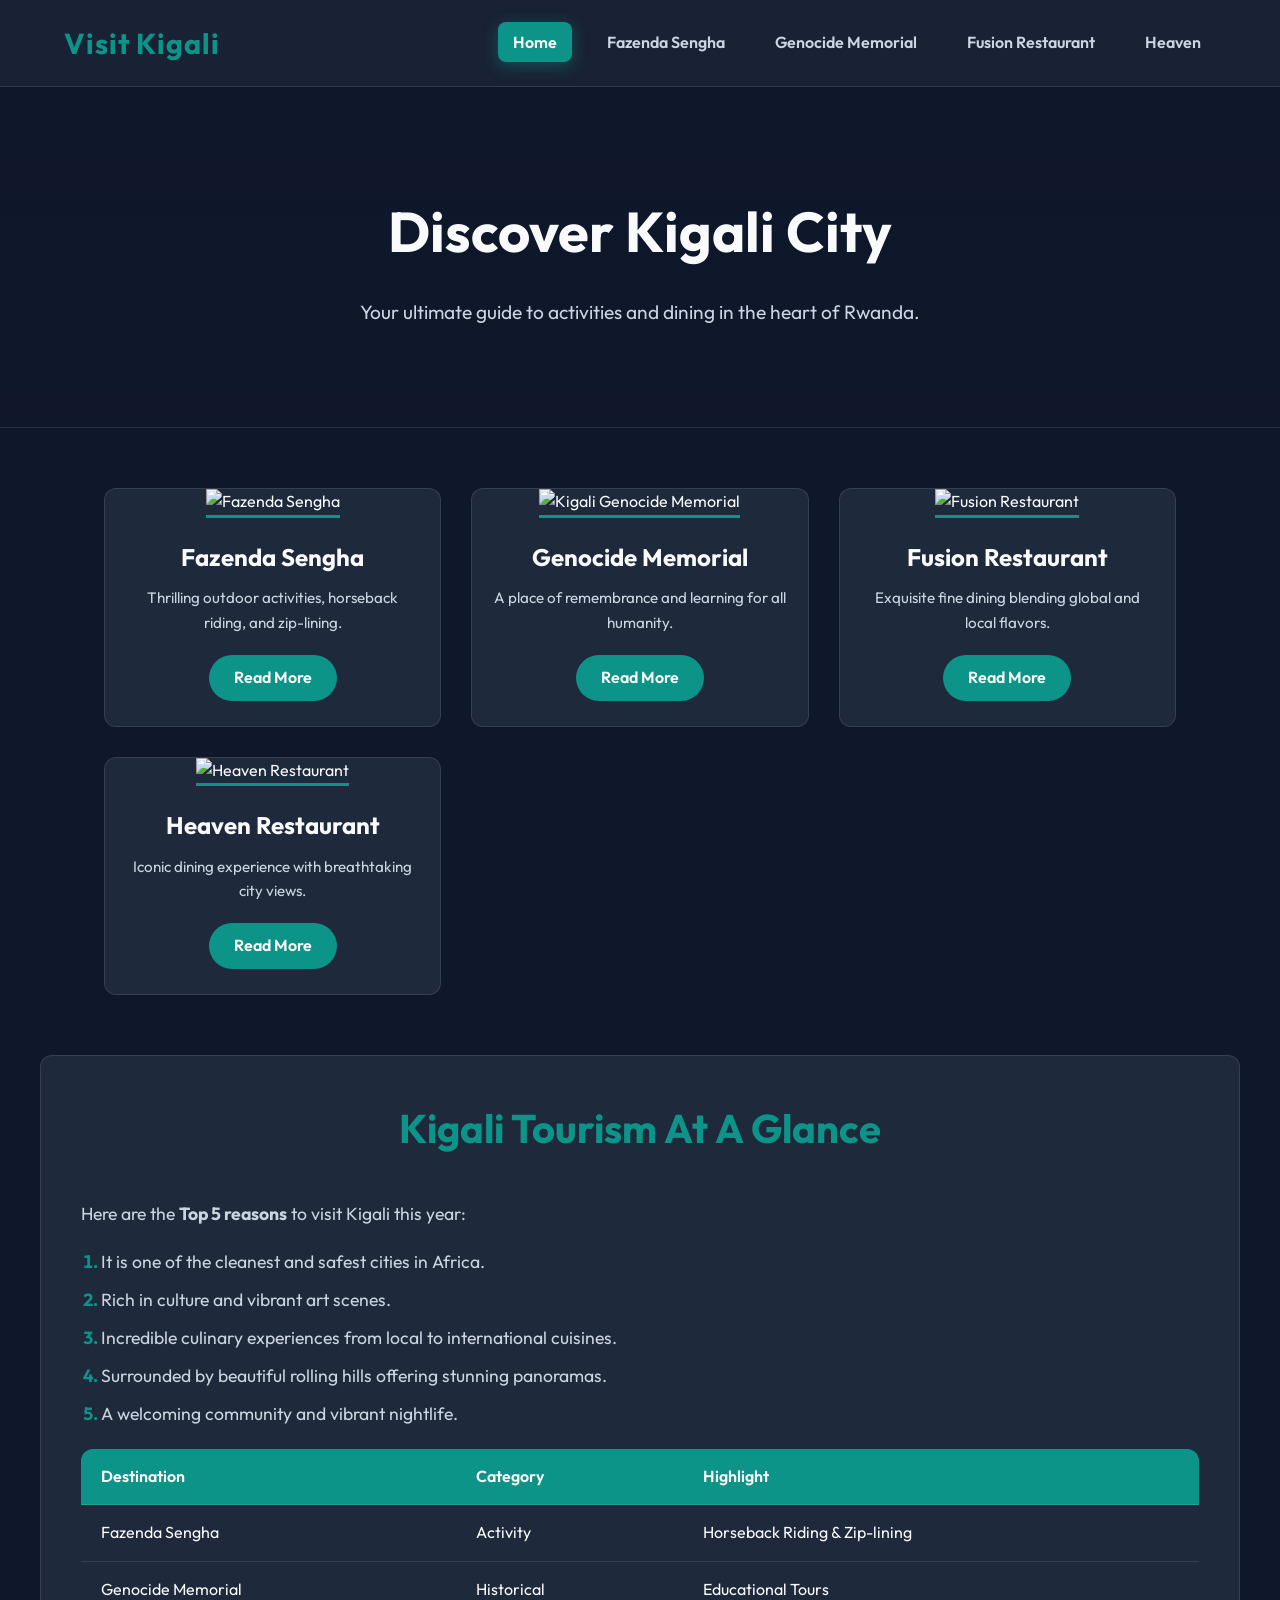
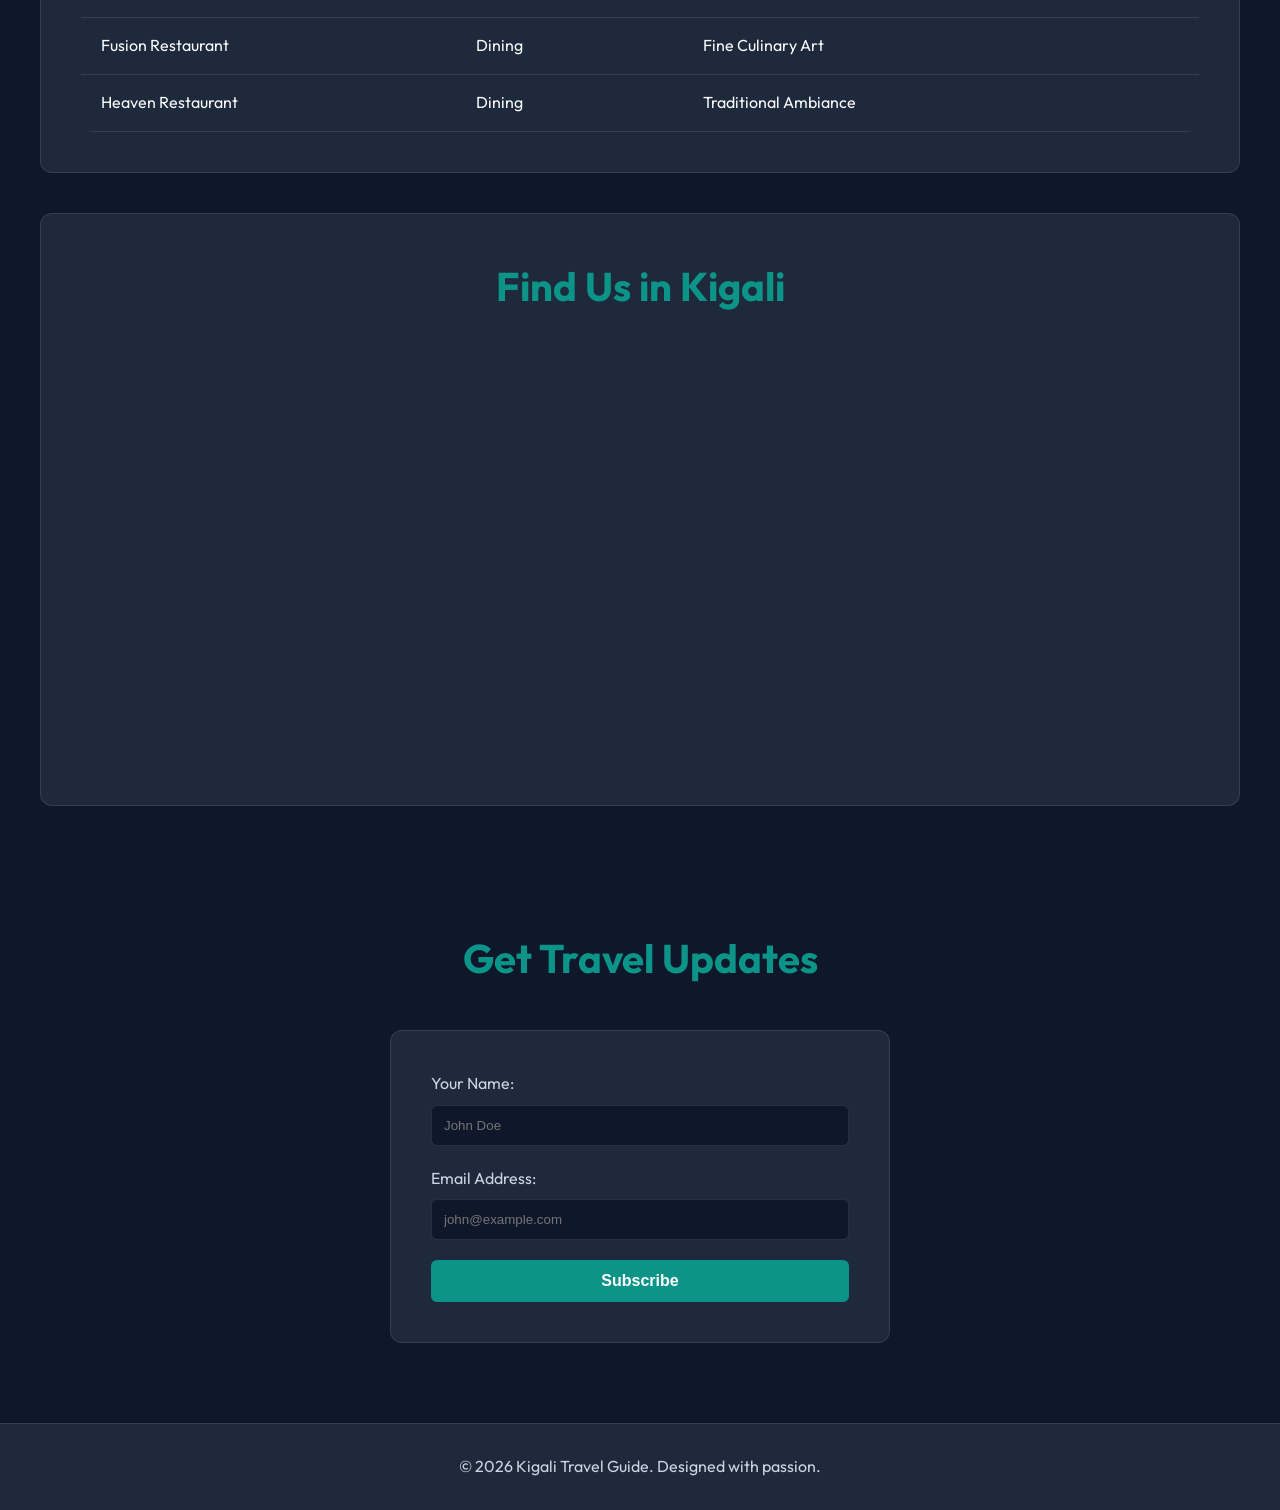
==== index.html @ 941cc53b "Initial commit - Added all pages and home layout" ====
<!doctype html>
<html lang="en">
  <head>
    <meta charset="UTF-8" />
    <meta name="viewport" content="width=device-width, initial-scale=1.0" />
    <title>Explore Kigali - Home</title>
    <meta name="description" content="Discover the best places to visit and eat in Kigali, Rwanda." />
    <link rel="stylesheet" href="css/home.css" />
  </head>
  <body>
    <!-- Navigation -->
    <nav class="navbar">
      <div class="logo">Visit Kigali</div>
      <ul class="nav-links">
        <li><a href="index.html" class="active">Home</a></li>
        <li><a href="fazenda.html">Fazenda Sengha</a></li>
        <li><a href="memorial.html">Genocide Memorial</a></li>
        <li><a href="fusion.html">Fusion Restaurant</a></li>
        <li><a href="heaven.html">Heaven</a></li>
      </ul>
    </nav>

    <!-- Hero Section -->
    <header class="hero">
      <h1>Discover Kigali City</h1>
      <p>Your ultimate guide to activities and dining in the heart of Rwanda.</p>
    </header>

    <!-- Grid Layout for Dynamic Presentation -->
    <main class="places-grid container">
      <!-- Image 1 -->
      <div class="card">
        <img src="https://images.unsplash.com/photo-1620216659750-fb68393e1a6c?auto=format&fit=crop&w=600&q=80" alt="Fazenda Sengha" />
        <h3>Fazenda Sengha</h3>
        <p>Thrilling outdoor activities, horseback riding, and zip-lining.</p>
        <a href="fazenda.html" class="btn">Read More</a>
      </div>
      <!-- Image 2 -->
      <div class="card">
        <img src="https://images.unsplash.com/photo-1547471080-7fc2caa62646?auto=format&fit=crop&w=600&q=80" alt="Kigali Genocide Memorial" />
        <h3>Genocide Memorial</h3>
        <p>A place of remembrance and learning for all humanity.</p>
        <a href="memorial.html" class="btn">Read More</a>
      </div>
      <!-- Image 3 -->
      <div class="card">
        <img src="https://images.unsplash.com/photo-1555396273-367ea4eb4db5?auto=format&fit=crop&w=600&q=80" alt="Fusion Restaurant" />
        <h3>Fusion Restaurant</h3>
        <p>Exquisite fine dining blending global and local flavors.</p>
        <a href="fusion.html" class="btn">Read More</a>
      </div>
      <!-- Image 4 -->
      <div class="card">
        <img src="https://images.unsplash.com/photo-1517248135467-4c7edcad34c4?auto=format&fit=crop&w=600&q=80" alt="Heaven Restaurant" />
        <h3>Heaven Restaurant</h3>
        <p>Iconic dining experience with breathtaking city views.</p>
        <a href="heaven.html" class="btn">Read More</a>
      </div>
    </main>

    <!-- Data Section -->
    <section class="container content-area">
      <h2 class="section-title">Kigali Tourism At A Glance</h2>
      
      <p>Here are the <strong>Top 5 reasons</strong> to visit Kigali this year:</p>
      
      <!-- One Ordered List -->
      <ol class="styled-list ordered">
        <li>It is one of the cleanest and safest cities in Africa.</li>
        <li>Rich in culture and vibrant art scenes.</li>
        <li>Incredible culinary experiences from local to international cuisines.</li>
        <li>Surrounded by beautiful rolling hills offering stunning panoramas.</li>
        <li>A welcoming community and vibrant nightlife.</li>
      </ol>

      <!-- One Table -->
      <table>
        <thead>
          <tr>
            <th>Destination</th>
            <th>Category</th>
            <th>Highlight</th>
          </tr>
        </thead>
        <tbody>
          <tr>
            <td>Fazenda Sengha</td>
            <td>Activity</td>
            <td>Horseback Riding & Zip-lining</td>
          </tr>
          <tr>
            <td>Genocide Memorial</td>
            <td>Historical</td>
            <td>Educational Tours</td>
          </tr>
          <tr>
            <td>Fusion Restaurant</td>
            <td>Dining</td>
            <td>Fine Culinary Art</td>
          </tr>
          <tr>
            <td>Heaven Restaurant</td>
            <td>Dining</td>
            <td>Traditional Ambiance</td>
          </tr>
        </tbody>
      </table>
    </section>

    <!-- Embedded Element (Map) -->
    <section class="container content-area">
      <h2 class="section-title">Find Us in Kigali</h2>
      <div class="map-container">
        <!-- One embedded Iframe (Google Map of Kigali) -->
        <iframe 
          src="https://www.google.com/maps/embed?pb=!1m18!1m12!1m3!1d127641.19639536129!2d30.016938950000005!3d-1.9548810999999998!2m3!1f0!2f0!3f0!3m2!1i1024!2i768!4f13.1!3m3!1m2!1s0x19dca4258ed8e797%3A0xf32b36a5411d0bb8!2sKigali%2C%20Rwanda!5e0!3m2!1sen!2sus!4v1700000000000!5m2!1sen!2sus" 
          width="100%" 
          height="400" 
          style="border:0;" 
          allowfullscreen="" 
          loading="lazy" 
          referrerpolicy="no-referrer-when-downgrade">
        </iframe>
      </div>
    </section>

    <!-- Form Integration -->
    <section class="form-section">
      <h2 class="section-title">Get Travel Updates</h2>
      <form action="#" method="get">
        <label for="name">Your Name:</label>
        <input type="text" id="name" required placeholder="John Doe" />

        <label for="email">Email Address:</label>
        <input type="email" id="email" required placeholder="john@example.com" />

        <button type="submit">Subscribe</button>
      </form>
    </section>

    <footer>
      <p>&copy; 2026 Kigali Travel Guide. Designed with passion.</p>
    </footer>
  </body>
</html>
---- css/home.css ----
@import url('https://fonts.googleapis.com/css2?family=Outfit:wght@300;400;600;700&display=swap');

:root {
  --primary-color: #0d9488; /* Teal */
  --primary-hover: #0f766e;
  --bg-color: #0f172a; /* Deep Slate */
  --card-bg: #1e293b;
  --text-main: #f8fafc;
  --text-muted: #cbd5e1;
  --glass-bg: rgba(30, 41, 59, 0.7);
  --border-color: rgba(255, 255, 255, 0.1);
  --transition-speed: 0.3s;
}

* {
  margin: 0;
  padding: 0;
  box-sizing: border-box;
}

body {
  font-family: 'Outfit', sans-serif;
  background-color: var(--bg-color);
  color: var(--text-main);
  line-height: 1.6;
}

/* Navigation */
.navbar {
  display: flex;
  justify-content: space-between;
  align-items: center;
  background-color: var(--glass-bg);
  backdrop-filter: blur(10px);
  -webkit-backdrop-filter: blur(10px);
  padding: 20px 5%;
  position: sticky;
  top: 0;
  z-index: 1000;
  border-bottom: 1px solid var(--border-color);
}

.logo {
  font-size: 1.8rem;
  font-weight: 700;
  color: var(--primary-color);
  letter-spacing: 1px;
}

.nav-links {
  display: flex;
  list-style: none;
}

.nav-links li {
  margin-left: 20px;
}

.nav-links a {
  color: var(--text-muted);
  text-decoration: none;
  padding: 10px 15px;
  border-radius: 8px;
  transition: all var(--transition-speed) ease;
  font-weight: 600;
}

.nav-links a:hover,
.nav-links a.active {
  background-color: var(--primary-color);
  color: #fff;
  box-shadow: 0 4px 15px rgba(13, 148, 136, 0.4);
}

/* Hero Section */
.hero {
  text-align: center;
  padding: 100px 5%;
  background: linear-gradient(rgba(15, 23, 42, 0.8), rgba(15, 23, 42, 0.9)),
              url('https://images.unsplash.com/photo-1580974582391-a6649c82a85f?auto=format&fit=crop&w=1920&q=80') center/cover;
  border-bottom: 1px solid var(--border-color);
}

.hero h1 {
  font-size: 3.5rem;
  margin-bottom: 20px;
  animation: fadeInDown 1s ease;
}

.hero p {
  font-size: 1.2rem;
  color: var(--text-muted);
  max-width: 600px;
  margin: 0 auto;
  animation: fadeInUp 1s ease;
}

/* Common Section Styles */
section {
  padding: 80px 5%;
}

.section-title {
  text-align: center;
  font-size: 2.5rem;
  margin-bottom: 40px;
  color: var(--primary-color);
}

/* Layout for Main Container */
.container {
  max-width: 1200px;
  margin: 0 auto;
}

/* Grid Layout for Places */
.places-grid {
  display: grid;
  grid-template-columns: repeat(auto-fit, minmax(280px, 1fr));
  gap: 30px;
  padding: 60px 5%;
}

.card {
  background-color: var(--card-bg);
  border: 1px solid var(--border-color);
  border-radius: 12px;
  overflow: hidden;
  text-align: center;
  padding-bottom: 25px;
  transition: transform var(--transition-speed) ease, box-shadow var(--transition-speed) ease;
}

.card:hover {
  transform: translateY(-10px);
  box-shadow: 0 10px 30px rgba(0, 0, 0, 0.5);
  border-color: var(--primary-color);
}

.card img {
  width: 100%;
  height: 220px;
  object-fit: cover;
  border-bottom: 3px solid var(--primary-color);
  transition: transform 0.5s ease;
}

.card:hover img {
  transform: scale(1.05);
}

.card h3 {
  margin: 20px 0 10px;
  font-size: 1.5rem;
}

.card p {
  color: var(--text-muted);
  padding: 0 20px;
  margin-bottom: 20px;
  font-size: 0.95rem;
}

.btn {
  display: inline-block;
  background-color: var(--primary-color);
  color: #fff;
  padding: 10px 25px;
  border-radius: 30px;
  text-decoration: none;
  font-weight: 600;
  transition: all var(--transition-speed);
}

.btn:hover {
  background-color: var(--primary-hover);
  box-shadow: 0 4px 15px rgba(13, 148, 136, 0.4);
}

/* Typography elements */
.content-area {
  background-color: var(--card-bg);
  padding: 40px;
  border-radius: 12px;
  border: 1px solid var(--border-color);
  margin-bottom: 40px;
}

.content-area p {
  margin-bottom: 20px;
  font-size: 1.1rem;
  color: var(--text-muted);
}

/* Lists */
.styled-list {
  margin: 20px 0;
  padding-left: 20px;
}

.styled-list li {
  margin-bottom: 10px;
  font-size: 1.1rem;
  color: var(--text-muted);
}

.styled-list.ordered li::marker {
  color: var(--primary-color);
  font-weight: bold;
}

/* Tables */
table {
  width: 100%;
  border-collapse: collapse;
  margin-top: 20px;
  background-color: var(--card-bg);
  border-radius: 12px;
  overflow: hidden;
}

th, td {
  padding: 15px 20px;
  text-align: left;
  border-bottom: 1px solid var(--border-color);
}

th {
  background-color: var(--primary-color);
  color: white;
  font-weight: 600;
}

tr:hover td {
  background-color: rgba(255, 255, 255, 0.05);
}

/* Media Containers */
.media-container {
  display: flex;
  flex-direction: column;
  align-items: center;
  gap: 30px;
  margin-top: 40px;
}

.video-wrapper video {
  width: 100%;
  max-width: 800px;
  border-radius: 12px;
  border: 2px solid var(--border-color);
  box-shadow: 0 10px 30px rgba(0, 0, 0, 0.3);
}

audio {
  width: 100%;
  max-width: 400px;
  border-radius: 30px;
}

/* Maps */
.map-container iframe {
  width: 100%;
  height: 400px;
  border-radius: 12px;
  border: 1px solid var(--border-color);
}

/* Gallery Grid */
.gallery-grid {
  display: grid;
  grid-template-columns: repeat(auto-fit, minmax(250px, 1fr));
  gap: 20px;
  margin-top: 30px;
}

.gallery-grid img {
  width: 100%;
  height: 200px;
  object-fit: cover;
  border-radius: 8px;
  transition: transform 0.3s ease;
}

.gallery-grid img:hover {
  transform: scale(1.03);
}

/* Forms */
.form-section form {
  background-color: var(--card-bg);
  padding: 40px;
  border-radius: 12px;
  max-width: 500px;
  margin: 0 auto;
  border: 1px solid var(--border-color);
}

.form-section label {
  display: block;
  margin-bottom: 8px;
  color: var(--text-muted);
}

.form-section input {
  width: 100%;
  padding: 12px;
  margin-bottom: 20px;
  border: 1px solid var(--border-color);
  border-radius: 6px;
  background-color: var(--bg-color);
  color: white;
}

.form-section button {
  width: 100%;
  padding: 12px;
  background-color: var(--primary-color);
  color: white;
  border: none;
  border-radius: 6px;
  font-size: 1rem;
  font-weight: 600;
  cursor: pointer;
  transition: background var(--transition-speed);
}

.form-section button:hover {
  background-color: var(--primary-hover);
}

/* Footer */
footer {
  text-align: center;
  padding: 30px;
  background-color: var(--card-bg);
  color: var(--text-muted);
  border-top: 1px solid var(--border-color);
}

/* Animations */
@keyframes fadeInDown {
  from { opacity: 0; transform: translateY(-20px); }
  to { opacity: 1; transform: translateY(0); }
}

@keyframes fadeInUp {
  from { opacity: 0; transform: translateY(20px); }
  to { opacity: 1; transform: translateY(0); }
}

/* Responsive */
@media (max-width: 768px) {
  .navbar {
    flex-direction: column;
    gap: 15px;
  }
  .nav-links {
    flex-direction: column;
    align-items: center;
    gap: 10px;
  }
  .hero h1 {
    font-size: 2.5rem;
  }
}
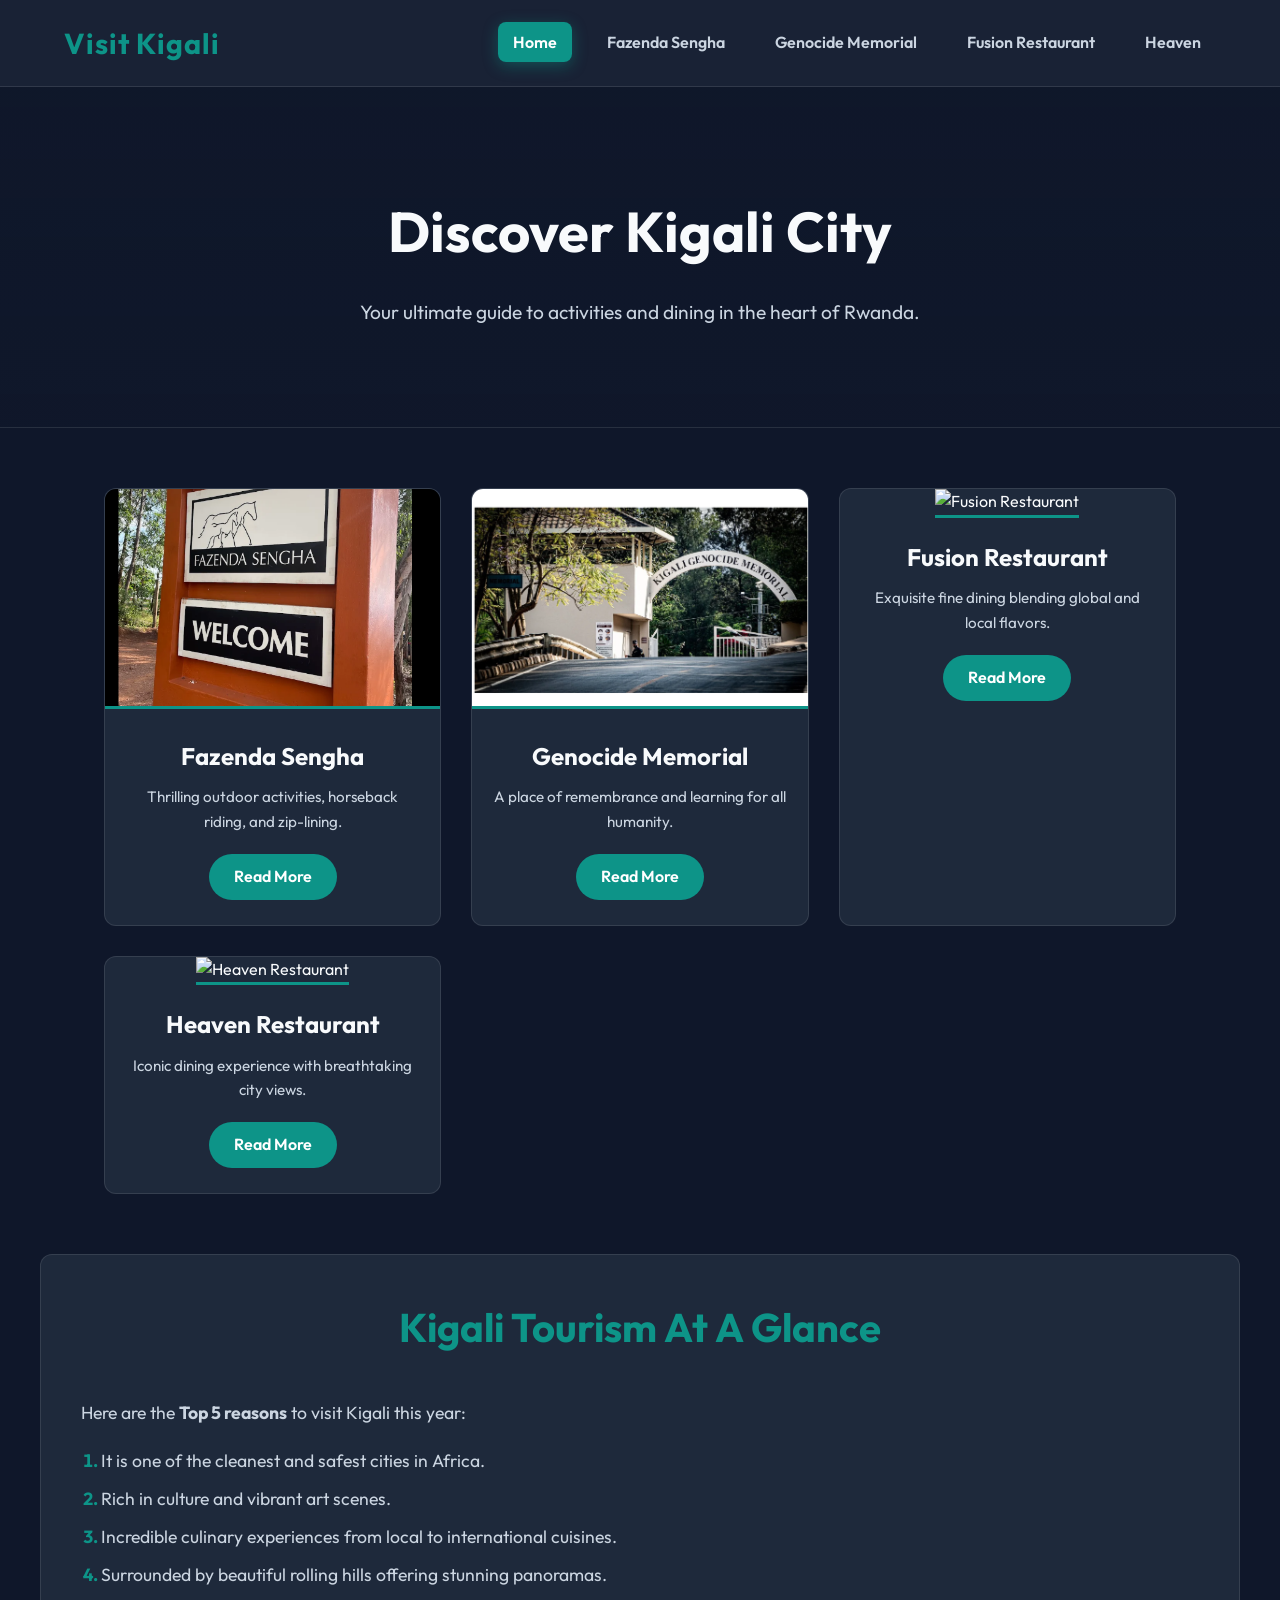
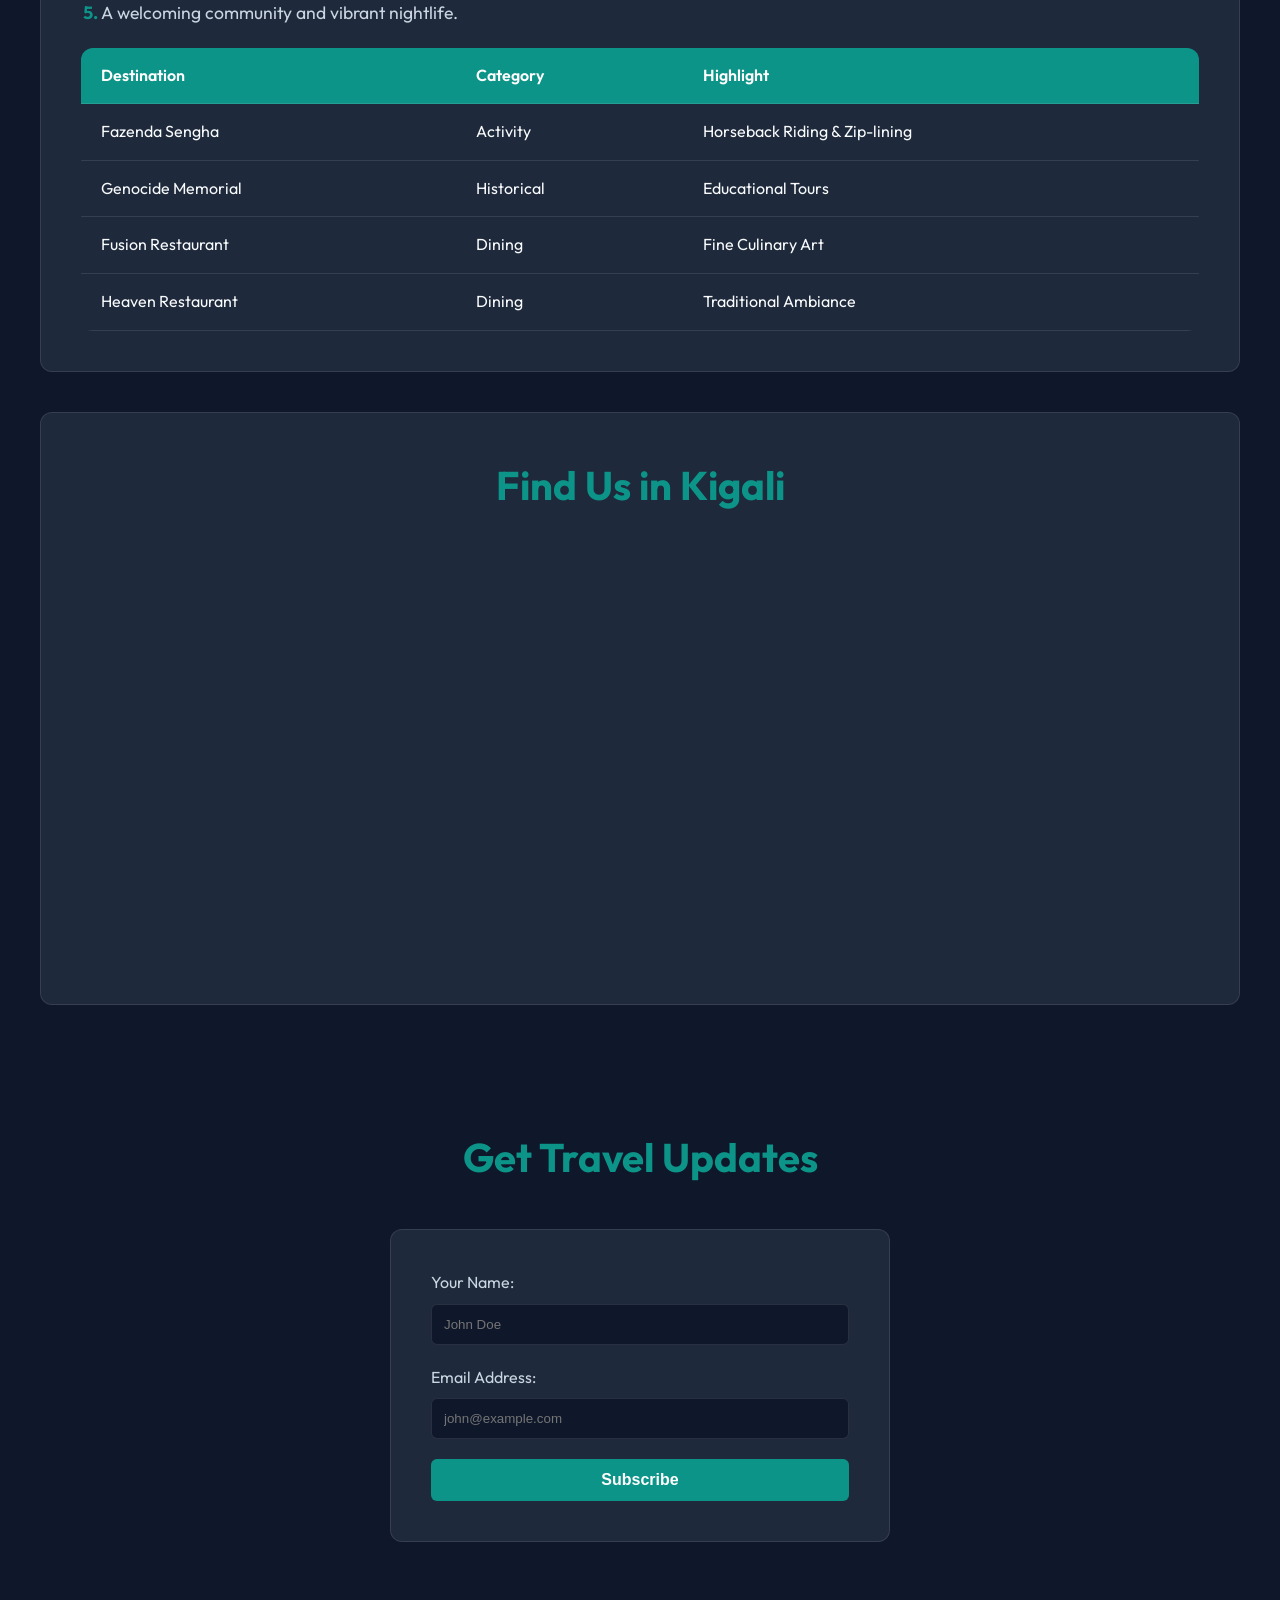
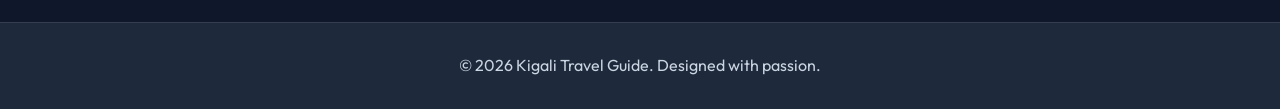
==== commit c09e757a: "feat: replace unsplash link with local fazenda.png image" ====
--- a/index.html
+++ b/index.html
@@ -30,14 +30,14 @@
     <main class="places-grid container">
       <!-- Image 1 -->
       <div class="card">
-        <img src="https://images.unsplash.com/photo-1620216659750-fb68393e1a6c?auto=format&fit=crop&w=600&q=80" alt="Fazenda Sengha" />
+        <img src="fazenda.png" alt="Fazenda Sengha" />
         <h3>Fazenda Sengha</h3>
         <p>Thrilling outdoor activities, horseback riding, and zip-lining.</p>
         <a href="fazenda.html" class="btn">Read More</a>
       </div>
       <!-- Image 2 -->
       <div class="card">
-        <img src="https://images.unsplash.com/photo-1547471080-7fc2caa62646?auto=format&fit=crop&w=600&q=80" alt="Kigali Genocide Memorial" />
+        <img src="memoria.png" alt="Kigali Genocide Memorial" />
         <h3>Genocide Memorial</h3>
         <p>A place of remembrance and learning for all humanity.</p>
         <a href="memorial.html" class="btn">Read More</a>
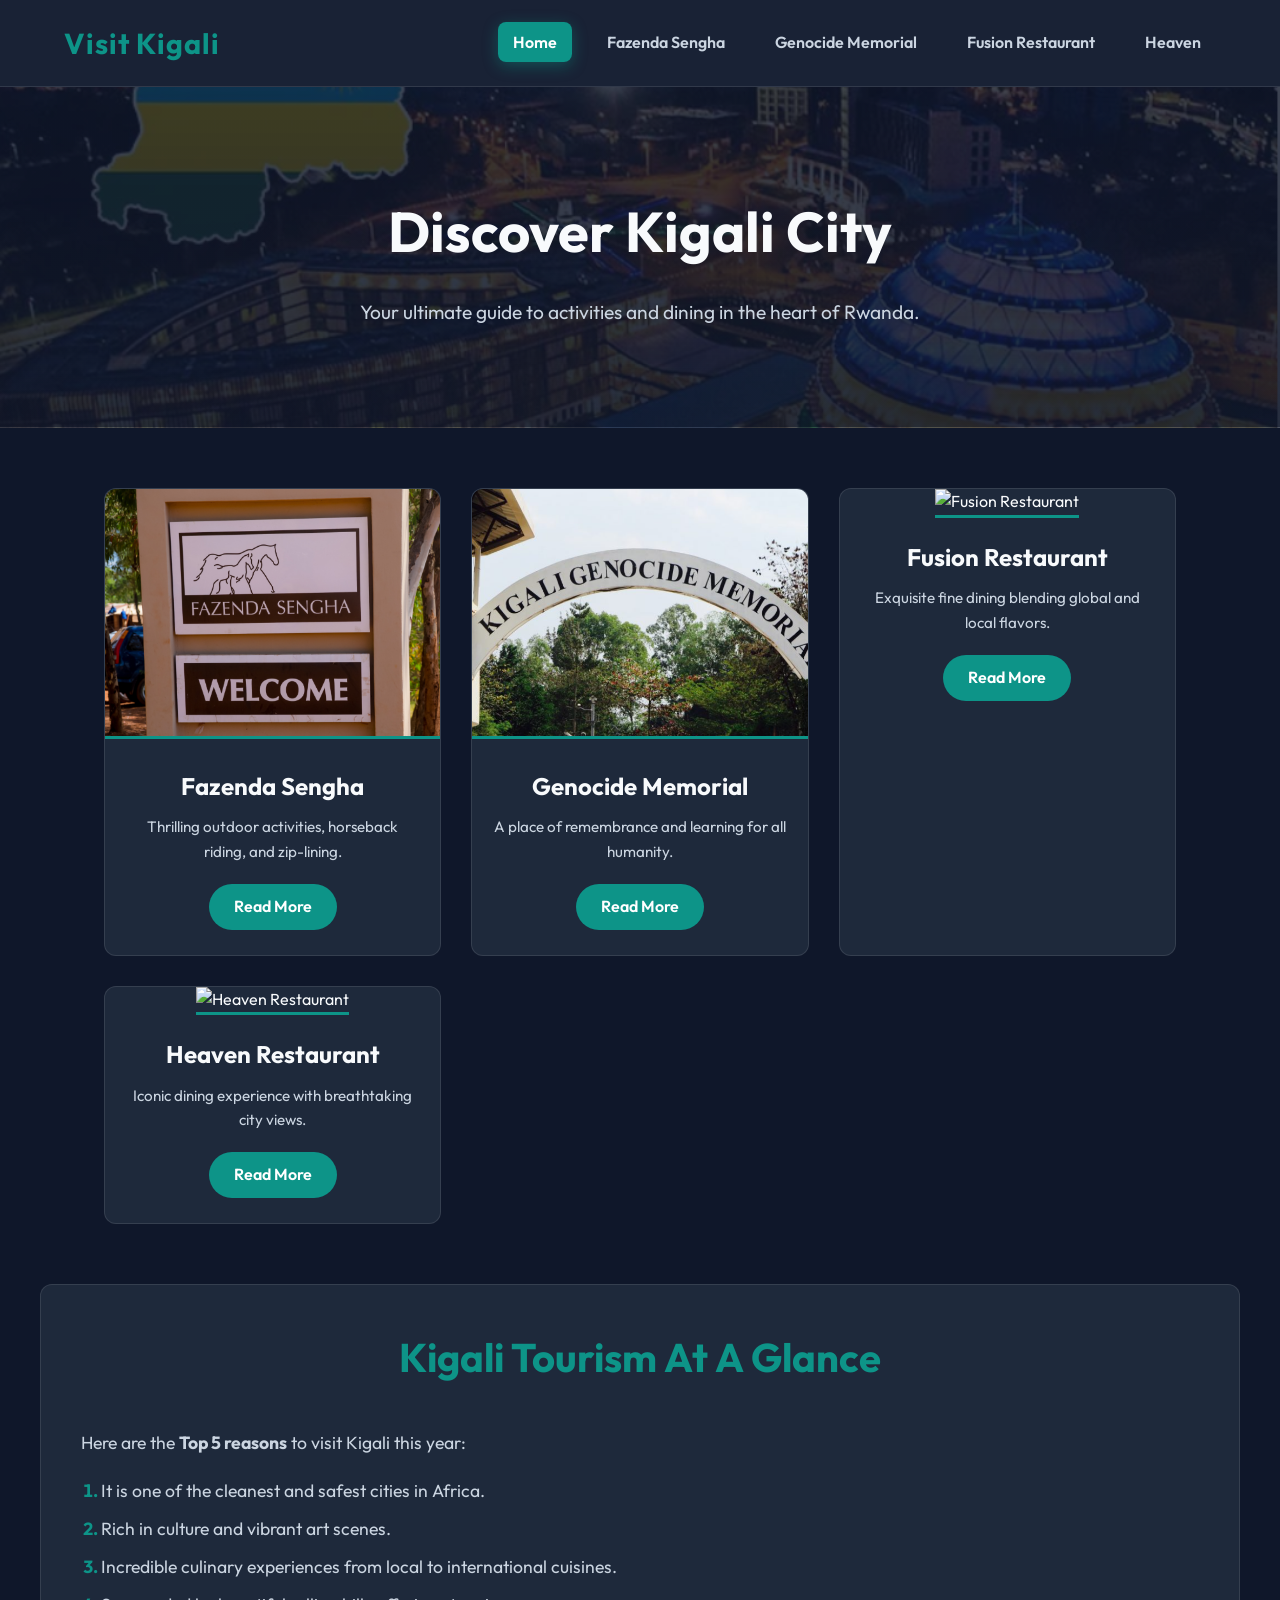
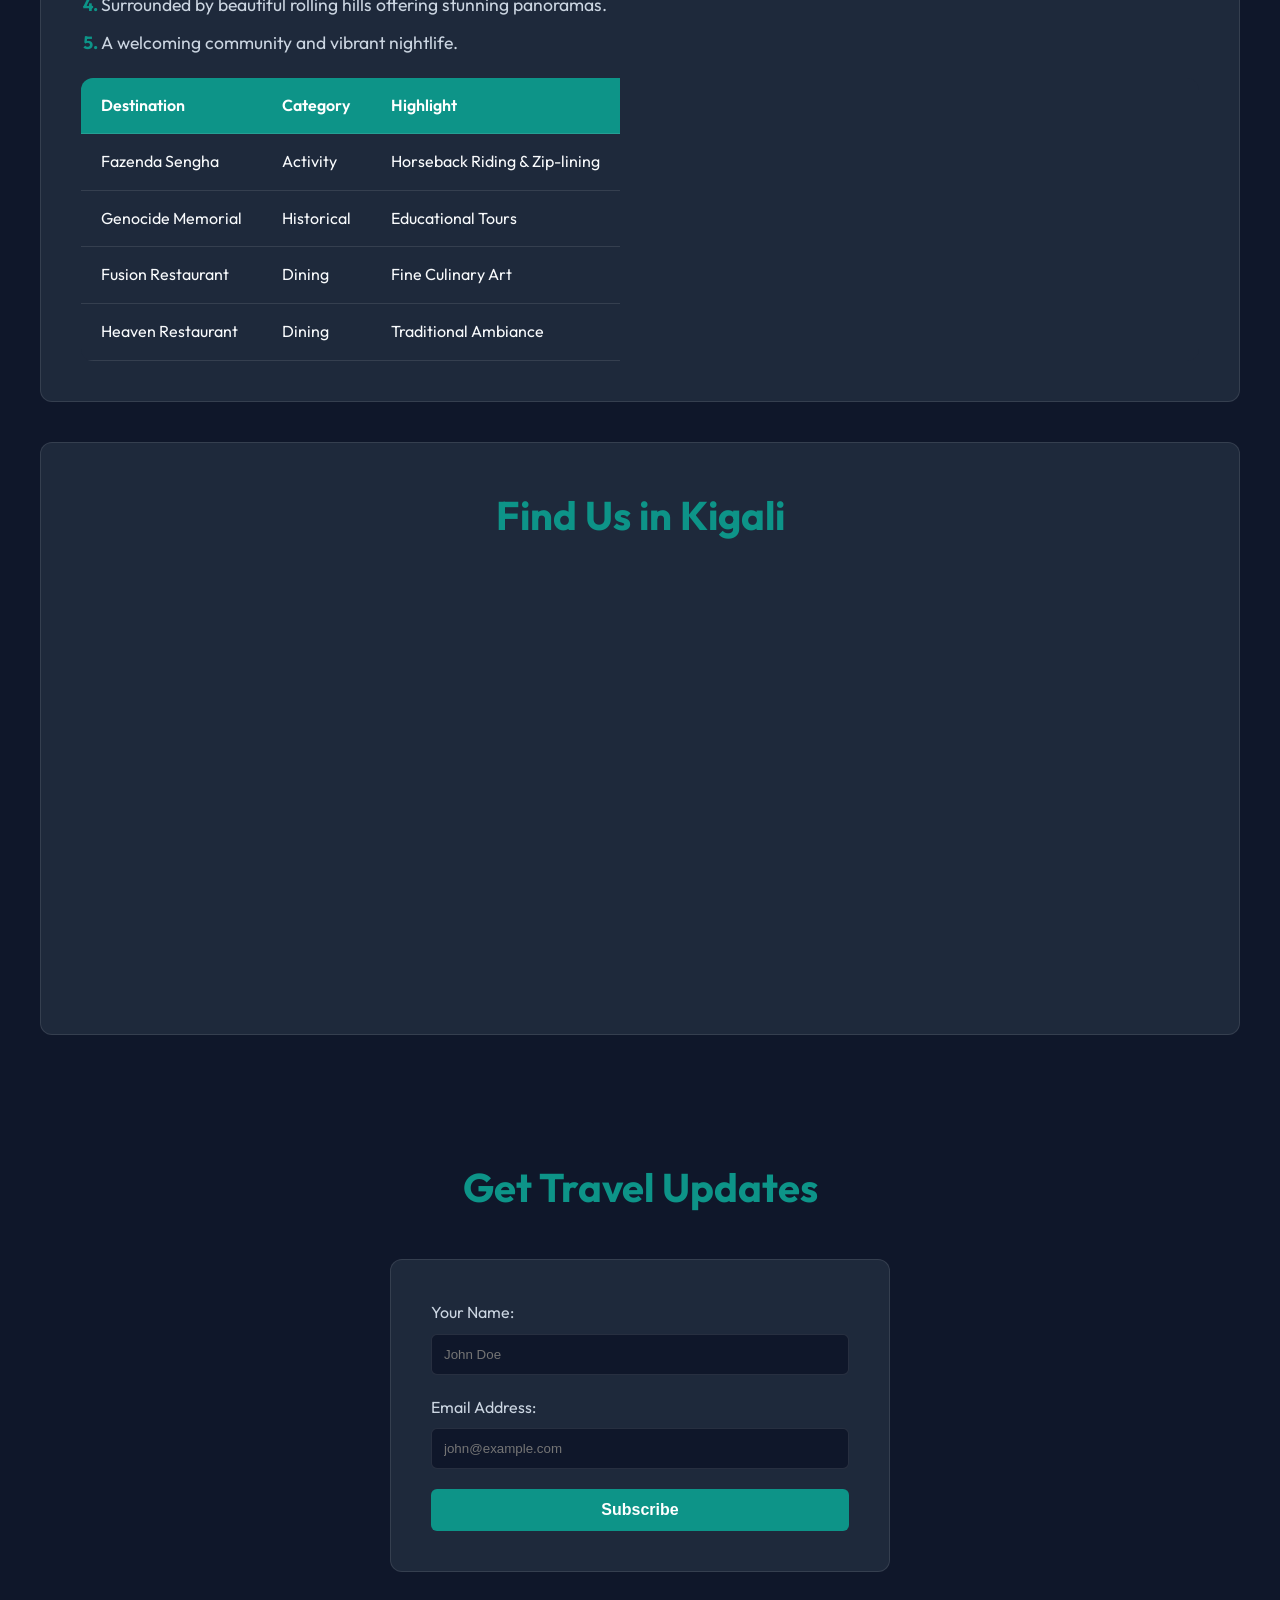
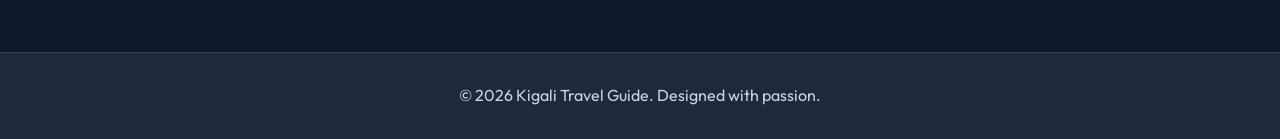
==== commit 81350a26: "feat: update all destination pages, add background styling, and kigali logo" ====
--- a/index.html
+++ b/index.html
@@ -11,6 +11,12 @@
     <!-- Navigation -->
     <nav class="navbar">
       <div class="logo">Visit Kigali</div>
+      <input type="checkbox" id="mobile-menu" class="menu-checkbox" />
+      <label for="mobile-menu" class="menu-toggle">
+        <span class="bar"></span>
+        <span class="bar"></span>
+        <span class="bar"></span>
+      </label>
       <ul class="nav-links">
         <li><a href="index.html" class="active">Home</a></li>
         <li><a href="fazenda.html">Fazenda Sengha</a></li>
--- a/css/home.css
+++ b/css/home.css
@@ -1,366 +1,439 @@
 @import url('https://fonts.googleapis.com/css2?family=Outfit:wght@300;400;600;700&display=swap');
 
 :root {
-  --primary-color: #0d9488; /* Teal */
-  --primary-hover: #0f766e;
-  --bg-color: #0f172a; /* Deep Slate */
-  --card-bg: #1e293b;
-  --text-main: #f8fafc;
-  --text-muted: #cbd5e1;
-  --glass-bg: rgba(30, 41, 59, 0.7);
-  --border-color: rgba(255, 255, 255, 0.1);
-  --transition-speed: 0.3s;
+    --primary-color: #0d9488;
+    /* Teal */
+    --primary-hover: #0f766e;
+    --bg-color: #0f172a;
+    /* Deep Slate */
+    --card-bg: #1e293b;
+    --text-main: #f8fafc;
+    --text-muted: #cbd5e1;
+    --glass-bg: rgba(30, 41, 59, 0.7);
+    --border-color: rgba(255, 255, 255, 0.1);
+    --transition-speed: 0.3s;
 }
 
 * {
-  margin: 0;
-  padding: 0;
-  box-sizing: border-box;
+    margin: 0;
+    padding: 0;
+    box-sizing: border-box;
 }
 
 body {
-  font-family: 'Outfit', sans-serif;
-  background-color: var(--bg-color);
-  color: var(--text-main);
-  line-height: 1.6;
+    font-family: 'Outfit', sans-serif;
+    background-color: var(--bg-color);
+    color: var(--text-main);
+    line-height: 1.6;
 }
 
 /* Navigation */
 .navbar {
-  display: flex;
-  justify-content: space-between;
-  align-items: center;
-  background-color: var(--glass-bg);
-  backdrop-filter: blur(10px);
-  -webkit-backdrop-filter: blur(10px);
-  padding: 20px 5%;
-  position: sticky;
-  top: 0;
-  z-index: 1000;
-  border-bottom: 1px solid var(--border-color);
+    display: flex;
+    justify-content: space-between;
+    align-items: center;
+    background-color: var(--glass-bg);
+    backdrop-filter: blur(10px);
+    -webkit-backdrop-filter: blur(10px);
+    padding: 20px 5%;
+    position: sticky;
+    top: 0;
+    z-index: 1000;
+    border-bottom: 1px solid var(--border-color);
 }
 
 .logo {
-  font-size: 1.8rem;
-  font-weight: 700;
-  color: var(--primary-color);
-  letter-spacing: 1px;
+    font-size: 1.8rem;
+    font-weight: 700;
+    color: var(--primary-color);
+    letter-spacing: 1px;
 }
 
 .nav-links {
-  display: flex;
-  list-style: none;
+    display: flex;
+    list-style: none;
 }
 
 .nav-links li {
-  margin-left: 20px;
+    margin-left: 20px;
+}
+
+.menu-checkbox {
+    display: none;
+}
+
+.menu-toggle {
+    display: none;
+    flex-direction: column;
+    cursor: pointer;
+}
+
+.menu-toggle .bar {
+    width: 25px;
+    height: 3px;
+    background-color: var(--text-main);
+    margin: 4px 0;
+    transition: 0.4s;
+    border-radius: 2px;
 }
 
 .nav-links a {
-  color: var(--text-muted);
-  text-decoration: none;
-  padding: 10px 15px;
-  border-radius: 8px;
-  transition: all var(--transition-speed) ease;
-  font-weight: 600;
+    color: var(--text-muted);
+    text-decoration: none;
+    padding: 10px 15px;
+    border-radius: 8px;
+    transition: all var(--transition-speed) ease;
+    font-weight: 600;
 }
 
 .nav-links a:hover,
 .nav-links a.active {
-  background-color: var(--primary-color);
-  color: #fff;
-  box-shadow: 0 4px 15px rgba(13, 148, 136, 0.4);
+    background-color: var(--primary-color);
+    color: #fff;
+    box-shadow: 0 4px 15px rgba(13, 148, 136, 0.4);
 }
 
 /* Hero Section */
 .hero {
-  text-align: center;
-  padding: 100px 5%;
-  background: linear-gradient(rgba(15, 23, 42, 0.8), rgba(15, 23, 42, 0.9)),
-              url('https://images.unsplash.com/photo-1580974582391-a6649c82a85f?auto=format&fit=crop&w=1920&q=80') center/cover;
-  border-bottom: 1px solid var(--border-color);
+    text-align: center;
+    padding: 100px 5%;
+    background: linear-gradient(rgba(15, 23, 42, 0.8), rgba(15, 23, 42, 0.9)),
+        url('../kigali.png') center/cover;
+    border-bottom: 1px solid var(--border-color);
 }
 
 .hero h1 {
-  font-size: 3.5rem;
-  margin-bottom: 20px;
-  animation: fadeInDown 1s ease;
+    font-size: 3.5rem;
+    margin-bottom: 20px;
+    animation: fadeInDown 1s ease;
 }
 
 .hero p {
-  font-size: 1.2rem;
-  color: var(--text-muted);
-  max-width: 600px;
-  margin: 0 auto;
-  animation: fadeInUp 1s ease;
+    font-size: 1.2rem;
+    color: var(--text-muted);
+    max-width: 600px;
+    margin: 0 auto;
+    animation: fadeInUp 1s ease;
 }
 
 /* Common Section Styles */
 section {
-  padding: 80px 5%;
+    padding: 80px 5%;
 }
 
 .section-title {
-  text-align: center;
-  font-size: 2.5rem;
-  margin-bottom: 40px;
-  color: var(--primary-color);
+    text-align: center;
+    font-size: 2.5rem;
+    margin-bottom: 40px;
+    color: var(--primary-color);
 }
 
 /* Layout for Main Container */
 .container {
-  max-width: 1200px;
-  margin: 0 auto;
+    max-width: 1200px;
+    margin: 0 auto;
 }
 
 /* Grid Layout for Places */
 .places-grid {
-  display: grid;
-  grid-template-columns: repeat(auto-fit, minmax(280px, 1fr));
-  gap: 30px;
-  padding: 60px 5%;
+    display: grid;
+    grid-template-columns: repeat(auto-fit, minmax(280px, 1fr));
+    gap: 30px;
+    padding: 60px 5%;
 }
 
 .card {
-  background-color: var(--card-bg);
-  border: 1px solid var(--border-color);
-  border-radius: 12px;
-  overflow: hidden;
-  text-align: center;
-  padding-bottom: 25px;
-  transition: transform var(--transition-speed) ease, box-shadow var(--transition-speed) ease;
+    background-color: var(--card-bg);
+    border: 1px solid var(--border-color);
+    border-radius: 12px;
+    overflow: hidden;
+    text-align: center;
+    padding-bottom: 25px;
+    transition: transform var(--transition-speed) ease, box-shadow var(--transition-speed) ease;
 }
 
 .card:hover {
-  transform: translateY(-10px);
-  box-shadow: 0 10px 30px rgba(0, 0, 0, 0.5);
-  border-color: var(--primary-color);
+    transform: translateY(-10px);
+    box-shadow: 0 10px 30px rgba(0, 0, 0, 0.5);
+    border-color: var(--primary-color);
 }
 
 .card img {
-  width: 100%;
-  height: 220px;
-  object-fit: cover;
-  border-bottom: 3px solid var(--primary-color);
-  transition: transform 0.5s ease;
+    width: 100%;
+    height: 250px;
+    object-fit: cover;
+    border-bottom: 3px solid var(--primary-color);
+    transition: transform 0.5s ease;
 }
 
 .card:hover img {
-  transform: scale(1.05);
+    transform: scale(1.05);
 }
 
 .card h3 {
-  margin: 20px 0 10px;
-  font-size: 1.5rem;
+    margin: 20px 0 10px;
+    font-size: 1.5rem;
 }
 
 .card p {
-  color: var(--text-muted);
-  padding: 0 20px;
-  margin-bottom: 20px;
-  font-size: 0.95rem;
+    color: var(--text-muted);
+    padding: 0 20px;
+    margin-bottom: 20px;
+    font-size: 0.95rem;
 }
 
 .btn {
-  display: inline-block;
-  background-color: var(--primary-color);
-  color: #fff;
-  padding: 10px 25px;
-  border-radius: 30px;
-  text-decoration: none;
-  font-weight: 600;
-  transition: all var(--transition-speed);
+    display: inline-block;
+    background-color: var(--primary-color);
+    color: #fff;
+    padding: 10px 25px;
+    border-radius: 30px;
+    text-decoration: none;
+    font-weight: 600;
+    transition: all var(--transition-speed);
 }
 
 .btn:hover {
-  background-color: var(--primary-hover);
-  box-shadow: 0 4px 15px rgba(13, 148, 136, 0.4);
+    background-color: var(--primary-hover);
+    box-shadow: 0 4px 15px rgba(13, 148, 136, 0.4);
 }
 
 /* Typography elements */
 .content-area {
-  background-color: var(--card-bg);
-  padding: 40px;
-  border-radius: 12px;
-  border: 1px solid var(--border-color);
-  margin-bottom: 40px;
+    background-color: var(--card-bg);
+    padding: 40px;
+    border-radius: 12px;
+    border: 1px solid var(--border-color);
+    margin-bottom: 40px;
 }
 
 .content-area p {
-  margin-bottom: 20px;
-  font-size: 1.1rem;
-  color: var(--text-muted);
+    margin-bottom: 20px;
+    font-size: 1.1rem;
+    color: var(--text-muted);
 }
 
 /* Lists */
 .styled-list {
-  margin: 20px 0;
-  padding-left: 20px;
+    margin: 20px 0;
+    padding-left: 20px;
 }
 
 .styled-list li {
-  margin-bottom: 10px;
-  font-size: 1.1rem;
-  color: var(--text-muted);
+    margin-bottom: 10px;
+    font-size: 1.1rem;
+    color: var(--text-muted);
 }
 
 .styled-list.ordered li::marker {
-  color: var(--primary-color);
-  font-weight: bold;
+    color: var(--primary-color);
+    font-weight: bold;
 }
 
 /* Tables */
 table {
-  width: 100%;
-  border-collapse: collapse;
-  margin-top: 20px;
-  background-color: var(--card-bg);
-  border-radius: 12px;
-  overflow: hidden;
-}
-
-th, td {
-  padding: 15px 20px;
-  text-align: left;
-  border-bottom: 1px solid var(--border-color);
+    width: 100%;
+    border-collapse: collapse;
+    margin-top: 20px;
+    background-color: var(--card-bg);
+    border-radius: 12px;
+    display: block;
+    overflow-x: auto;
+    white-space: nowrap;
+}
+
+th,
+td {
+    padding: 15px 20px;
+    text-align: left;
+    border-bottom: 1px solid var(--border-color);
 }
 
 th {
-  background-color: var(--primary-color);
-  color: white;
-  font-weight: 600;
+    background-color: var(--primary-color);
+    color: white;
+    font-weight: 600;
 }
 
 tr:hover td {
-  background-color: rgba(255, 255, 255, 0.05);
+    background-color: rgba(255, 255, 255, 0.05);
 }
 
 /* Media Containers */
 .media-container {
-  display: flex;
-  flex-direction: column;
-  align-items: center;
-  gap: 30px;
-  margin-top: 40px;
+    display: flex;
+    flex-direction: column;
+    align-items: center;
+    gap: 30px;
+    margin-top: 40px;
 }
 
 .video-wrapper video {
-  width: 100%;
-  max-width: 800px;
-  border-radius: 12px;
-  border: 2px solid var(--border-color);
-  box-shadow: 0 10px 30px rgba(0, 0, 0, 0.3);
+    width: 100%;
+    max-width: 800px;
+    border-radius: 12px;
+    border: 2px solid var(--border-color);
+    box-shadow: 0 10px 30px rgba(0, 0, 0, 0.3);
 }
 
 audio {
-  width: 100%;
-  max-width: 400px;
-  border-radius: 30px;
+    width: 100%;
+    max-width: 400px;
+    border-radius: 30px;
 }
 
 /* Maps */
 .map-container iframe {
-  width: 100%;
-  height: 400px;
-  border-radius: 12px;
-  border: 1px solid var(--border-color);
+    width: 100%;
+    height: 400px;
+    border-radius: 12px;
+    border: 1px solid var(--border-color);
 }
 
 /* Gallery Grid */
 .gallery-grid {
-  display: grid;
-  grid-template-columns: repeat(auto-fit, minmax(250px, 1fr));
-  gap: 20px;
-  margin-top: 30px;
+    display: grid;
+    grid-template-columns: repeat(auto-fit, minmax(250px, 1fr));
+    gap: 20px;
+    margin-top: 30px;
 }
 
 .gallery-grid img {
-  width: 100%;
-  height: 200px;
-  object-fit: cover;
-  border-radius: 8px;
-  transition: transform 0.3s ease;
+    width: 100%;
+    height: 250px;
+    object-fit: cover;
+    border-radius: 8px;
+    transition: transform 0.3s ease;
 }
 
 .gallery-grid img:hover {
-  transform: scale(1.03);
+    transform: scale(1.03);
 }
 
 /* Forms */
 .form-section form {
-  background-color: var(--card-bg);
-  padding: 40px;
-  border-radius: 12px;
-  max-width: 500px;
-  margin: 0 auto;
-  border: 1px solid var(--border-color);
+    background-color: var(--card-bg);
+    padding: 40px;
+    border-radius: 12px;
+    max-width: 500px;
+    margin: 0 auto;
+    border: 1px solid var(--border-color);
 }
 
 .form-section label {
-  display: block;
-  margin-bottom: 8px;
-  color: var(--text-muted);
+    display: block;
+    margin-bottom: 8px;
+    color: var(--text-muted);
 }
 
 .form-section input {
-  width: 100%;
-  padding: 12px;
-  margin-bottom: 20px;
-  border: 1px solid var(--border-color);
-  border-radius: 6px;
-  background-color: var(--bg-color);
-  color: white;
+    width: 100%;
+    padding: 12px;
+    margin-bottom: 20px;
+    border: 1px solid var(--border-color);
+    border-radius: 6px;
+    background-color: var(--bg-color);
+    color: white;
 }
 
 .form-section button {
-  width: 100%;
-  padding: 12px;
-  background-color: var(--primary-color);
-  color: white;
-  border: none;
-  border-radius: 6px;
-  font-size: 1rem;
-  font-weight: 600;
-  cursor: pointer;
-  transition: background var(--transition-speed);
+    width: 100%;
+    padding: 12px;
+    background-color: var(--primary-color);
+    color: white;
+    border: none;
+    border-radius: 6px;
+    font-size: 1rem;
+    font-weight: 600;
+    cursor: pointer;
+    transition: background var(--transition-speed);
 }
 
 .form-section button:hover {
-  background-color: var(--primary-hover);
+    background-color: var(--primary-hover);
 }
 
 /* Footer */
 footer {
-  text-align: center;
-  padding: 30px;
-  background-color: var(--card-bg);
-  color: var(--text-muted);
-  border-top: 1px solid var(--border-color);
+    text-align: center;
+    padding: 30px;
+    background-color: var(--card-bg);
+    color: var(--text-muted);
+    border-top: 1px solid var(--border-color);
 }
 
 /* Animations */
 @keyframes fadeInDown {
-  from { opacity: 0; transform: translateY(-20px); }
-  to { opacity: 1; transform: translateY(0); }
+    from {
+        opacity: 0;
+        transform: translateY(-20px);
+    }
+
+    to {
+        opacity: 1;
+        transform: translateY(0);
+    }
 }
 
 @keyframes fadeInUp {
-  from { opacity: 0; transform: translateY(20px); }
-  to { opacity: 1; transform: translateY(0); }
+    from {
+        opacity: 0;
+        transform: translateY(20px);
+    }
+
+    to {
+        opacity: 1;
+        transform: translateY(0);
+    }
 }
 
 /* Responsive */
 @media (max-width: 768px) {
-  .navbar {
-    flex-direction: column;
-    gap: 15px;
-  }
-  .nav-links {
-    flex-direction: column;
-    align-items: center;
-    gap: 10px;
-  }
-  .hero h1 {
-    font-size: 2.5rem;
-  }
-}
+    .navbar {
+        flex-direction: row;
+        justify-content: space-between;
+        padding: 15px 5%;
+    }
+
+    .menu-toggle {
+        display: flex;
+    }
+
+    .nav-links {
+        position: absolute;
+        top: 100%;
+        left: -100%;
+        flex-direction: column;
+        background-color: var(--card-bg);
+        width: 100%;
+        text-align: center;
+        transition: 0.4s ease-in-out;
+        padding: 20px 0;
+        box-shadow: 0 10px 10px rgba(0, 0, 0, 0.5);
+    }
+
+    .menu-checkbox:checked~.nav-links {
+        left: 0;
+    }
+
+    .nav-links li {
+        margin: 15px 0;
+        margin-left: 0;
+    }
+
+    .menu-checkbox:checked+.menu-toggle .bar:nth-child(1) {
+        transform: translateY(11px) rotate(45deg);
+    }
+
+    .menu-checkbox:checked+.menu-toggle .bar:nth-child(2) {
+        opacity: 0;
+    }
+
+    .menu-checkbox:checked+.menu-toggle .bar:nth-child(3) {
+        transform: translateY(-11px) rotate(-45deg);
+    }
+
+    .hero h1 {
+        font-size: 2.2rem;
+    }
+}
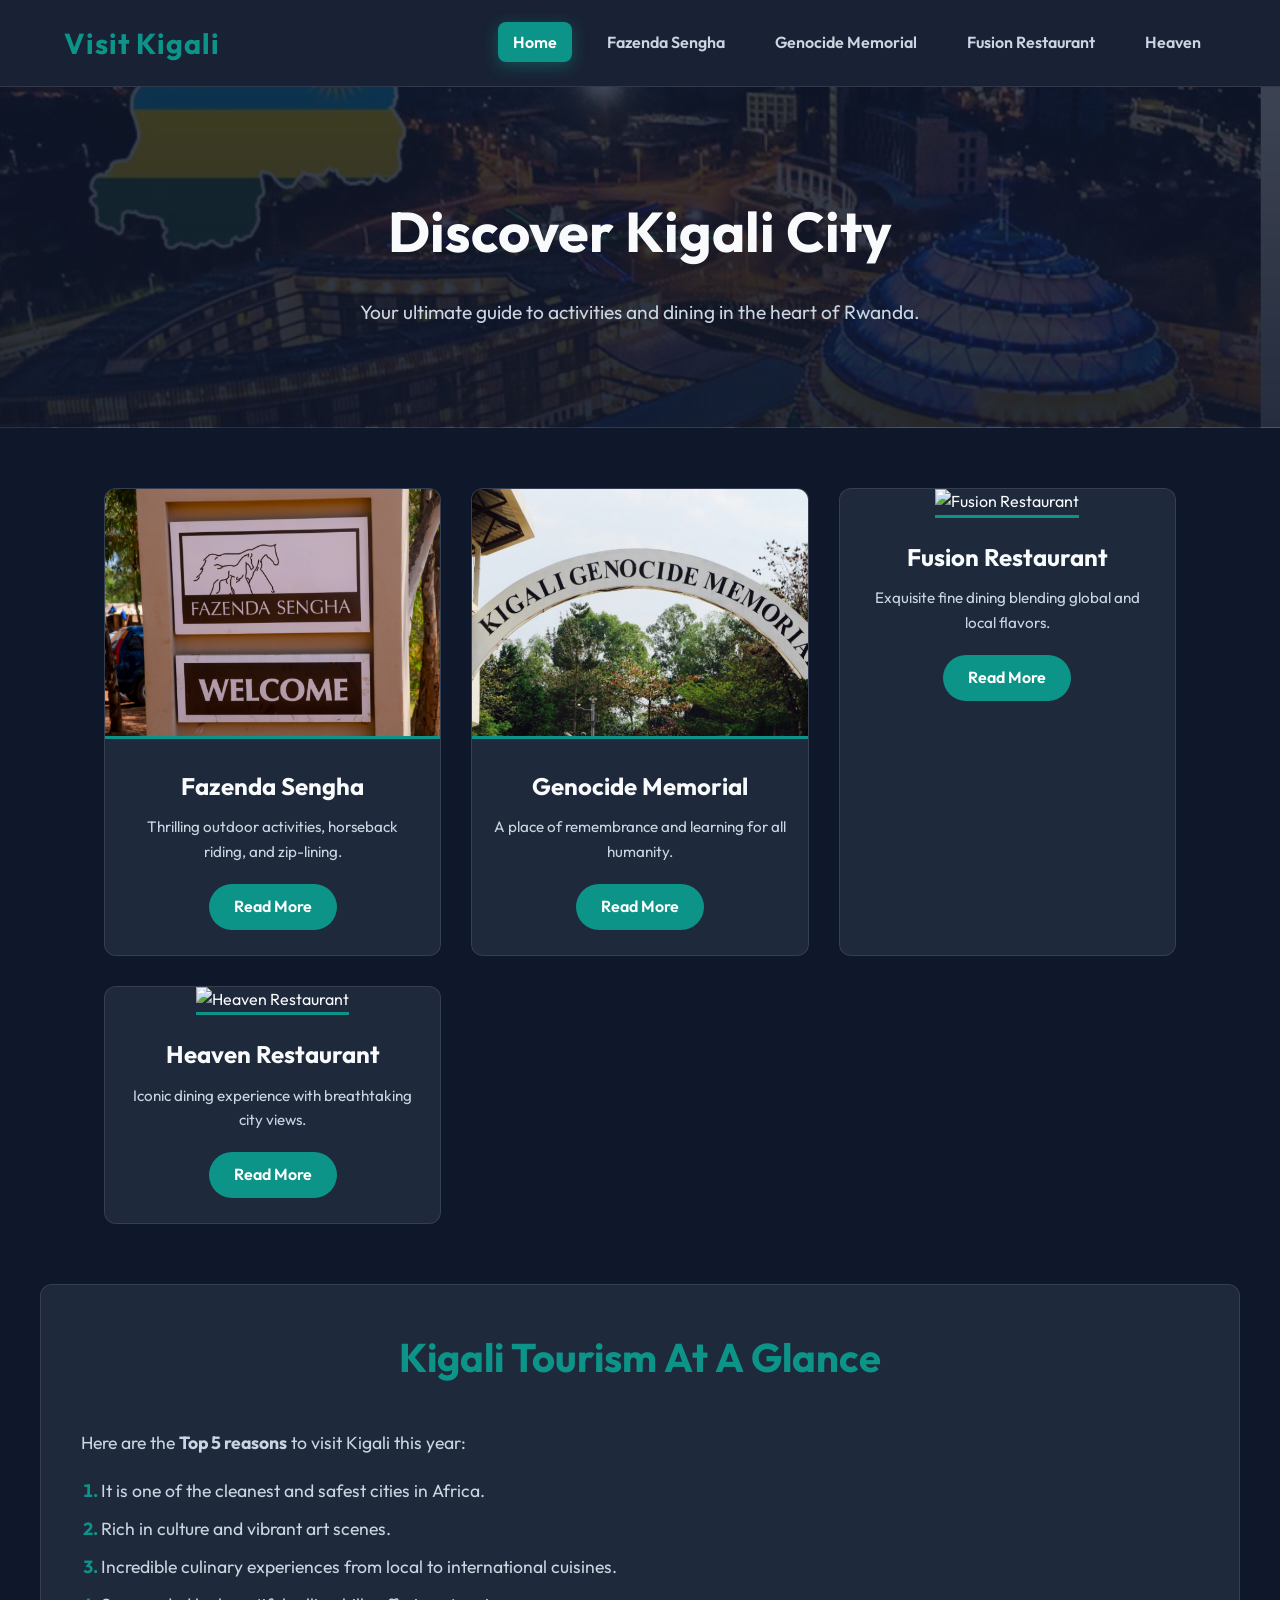
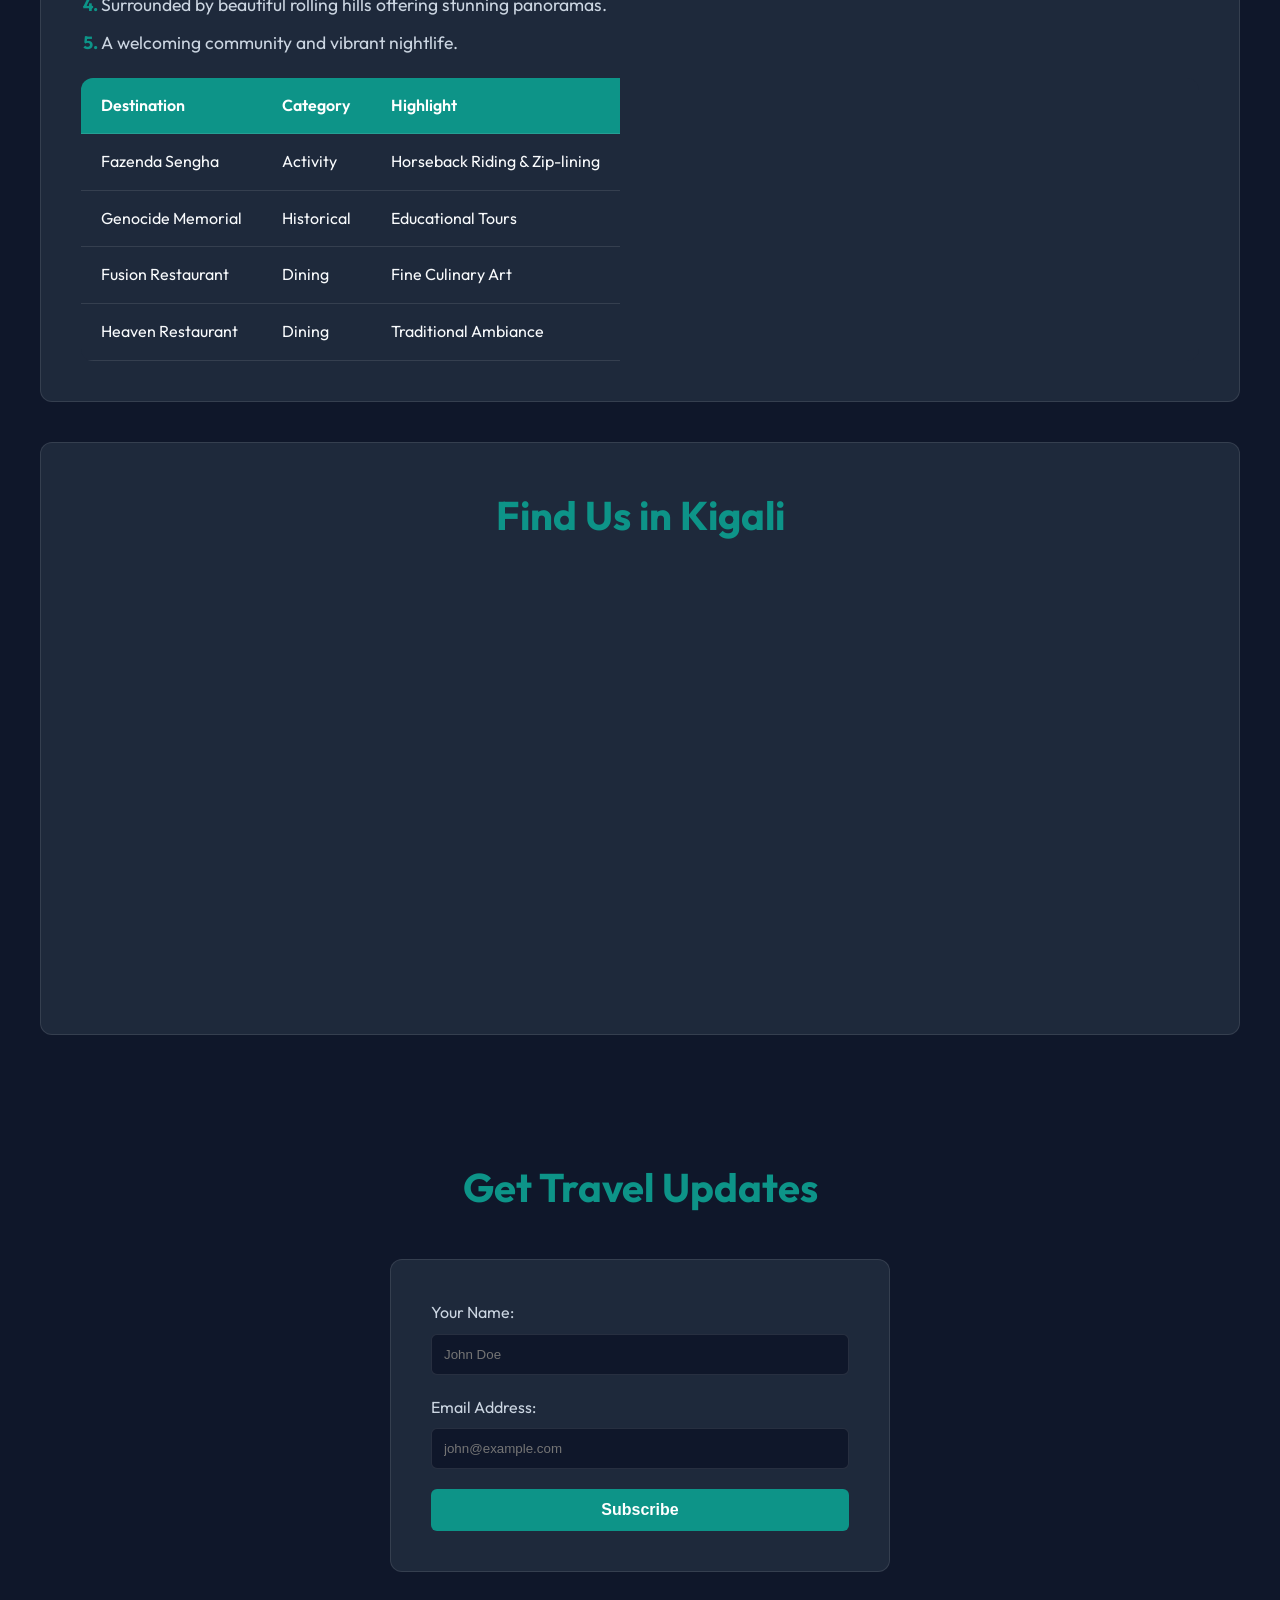
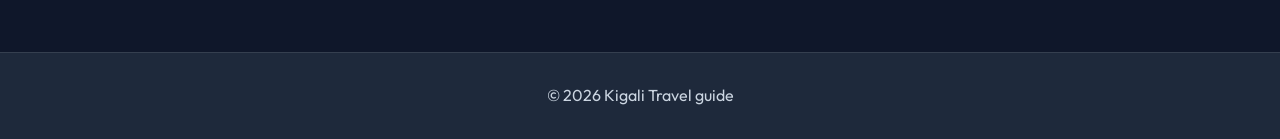
==== commit 6ef28b64: "changed kigali.png" ====
--- a/index.html
+++ b/index.html
@@ -145,7 +145,7 @@
     </section>
 
     <footer>
-      <p>&copy; 2026 Kigali Travel Guide. Designed with passion.</p>
+      <p>&copy; 2026 Kigali Travel guide</p>
     </footer>
   </body>
 </html>
